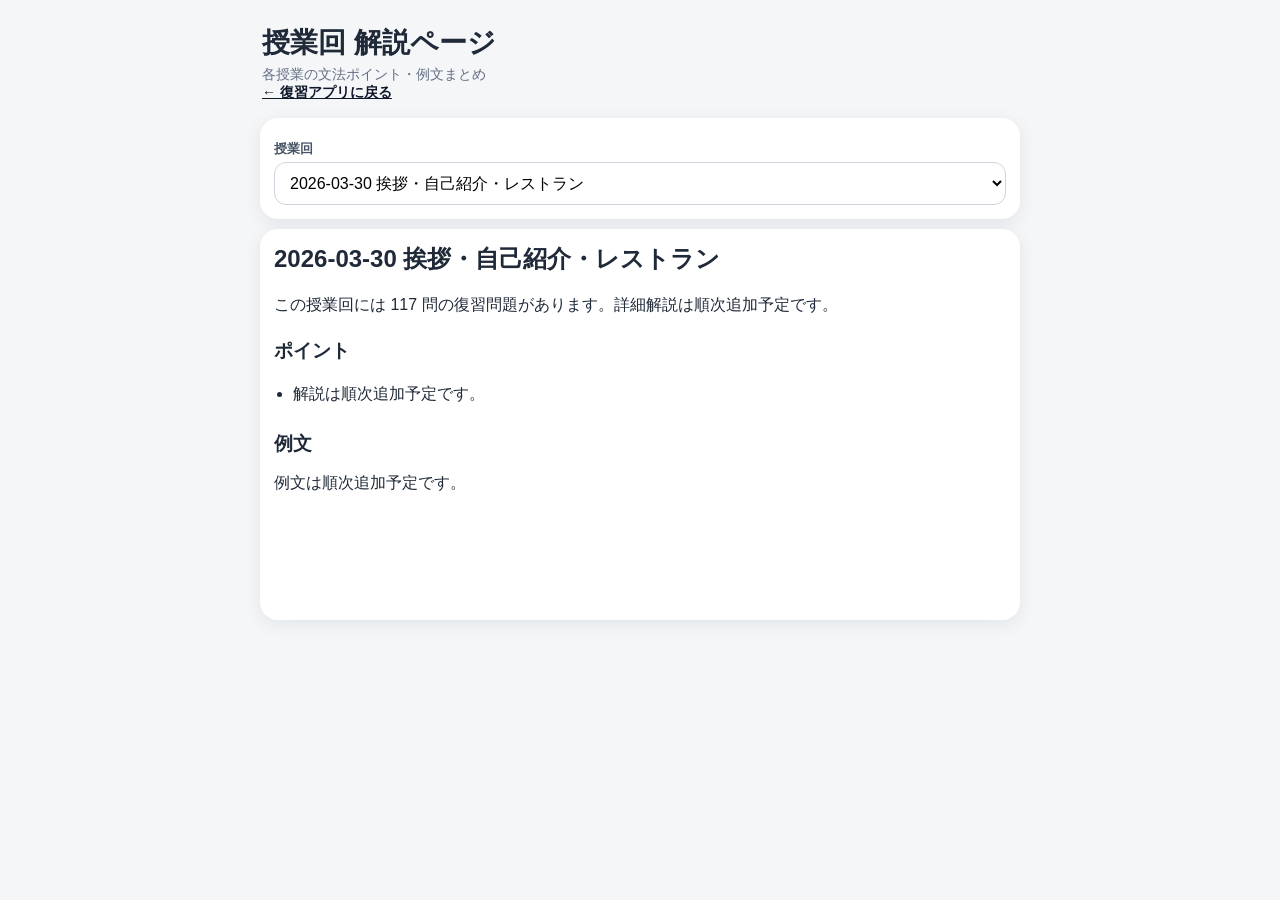
==== lessons.html @ fd0168b1 "Add files via upload" ====
<!DOCTYPE html>
<html lang="ja">
<head>
  <meta charset="UTF-8" />
  <meta name="viewport" content="width=device-width, initial-scale=1.0" />
  <title>授業回 解説ページ</title>
  <link rel="stylesheet" href="style.css" />
</head>
<body>
  <div class="app">
    <header class="hero">
      <h1>授業回 解説ページ</h1>
      <p>各授業の文法ポイント・例文まとめ</p>
      <p><a href="index.html">← 復習アプリに戻る</a></p>
    </header>

    <section class="card controls">
      <label for="lessonGuideSelect">授業回</label>
      <select id="lessonGuideSelect"></select>
    </section>

    <section class="card quiz lesson-guide">
      <h2 id="guideTitle">授業回</h2>
      <p id="guideSummary"></p>

      <h3>ポイント</h3>
      <ul id="guidePoints"></ul>

      <h3>例文</h3>
      <div id="guideExamples"></div>
    </section>
  </div>

  <script src="lessons.js"></script>
  <script>
    const select = document.getElementById("lessonGuideSelect");
    const title = document.getElementById("guideTitle");
    const summary = document.getElementById("guideSummary");
    const points = document.getElementById("guidePoints");
    const examples = document.getElementById("guideExamples");

    function esc(s){
      return String(s || "").replace(/[&<>"']/g, m => ({
        "&":"&amp;","<":"&lt;",">":"&gt;","\"":"&quot;","'":"&#39;"
      }[m]));
    }

    function render(){
      const id = select.value;
      const lesson = LESSONS.find(x => x.id === id) || LESSONS[0];
      if(!lesson) return;

      title.textContent = lesson.title || lesson.id;
      summary.textContent = lesson.summary || "この授業回の解説は順次追加予定です。";

      const ps = lesson.points || [];
      points.innerHTML = ps.length
        ? ps.map(p => `<li>${esc(p)}</li>`).join("")
        : "<li>解説は順次追加予定です。</li>";

      const exs = lesson.examples || [];
      examples.innerHTML = exs.length
        ? exs.map(e => `
          <div class="example-card">
            <div class="example-pt">${esc(e.pt)}</div>
            <div class="example-ja">${esc(e.ja)}</div>
          </div>
        `).join("")
        : "<p>例文は順次追加予定です。</p>";
    }

    select.innerHTML = (LESSONS || []).map(l =>
      `<option value="${esc(l.id)}">${esc(l.title || l.id)}</option>`
    ).join("");

    select.addEventListener("change", render);
    render();
  </script>
</body>
</html>
---- style.css ----
* {
  box-sizing: border-box;
}

body {
  margin: 0;
  padding: 18px;
  background: #f4f6f8;
  color: #1f2937;
  font-family: -apple-system, BlinkMacSystemFont, "Helvetica Neue", Arial, sans-serif;
}

.app {
  max-width: 760px;
  margin: 0 auto;
}

.hero {
  padding: 10px 2px;
}

.hero h1 {
  margin: 0 0 6px;
  font-size: 28px;
}

.hero p {
  margin: 0;
  color: #667085;
  font-size: 14px;
}

.dashboard {
  display: grid;
  grid-template-columns: 1fr 1fr;
  gap: 10px;
  margin-top: 12px;
}

.dash-card,
.card {
  background: #fff;
  border-radius: 18px;
  box-shadow: 0 4px 18px rgba(15, 23, 42, 0.08);
}

.dash-card {
  padding: 14px;
}

.dash-label {
  font-size: 12px;
  color: #667085;
}

.dash-value {
  margin-top: 4px;
  font-size: 20px;
  font-weight: 800;
}

.card {
  padding: 18px;
  margin-top: 14px;
}

label {
  display: block;
  margin: 12px 0 6px;
  font-size: 13px;
  font-weight: 700;
  color: #475467;
}

select {
  width: 100%;
  padding: 13px;
  border: 1px solid #d0d5dd;
  border-radius: 12px;
  background: #fff;
  font-size: 16px;
}

.meta {
  display: flex;
  flex-wrap: wrap;
  gap: 8px;
  margin-bottom: 14px;
}

.meta span {
  background: #eef2ff;
  color: #3538cd;
  border-radius: 999px;
  padding: 6px 10px;
  font-size: 12px;
  font-weight: 700;
}

.question {
  white-space: pre-line;
  font-size: 25px;
  font-weight: 800;
  line-height: 1.45;
  min-height: 95px;
  margin: 18px 0;
}

.answer-block {
  display: none;
  background: #f8fafc;
  border-radius: 14px;
  padding: 14px;
  margin-bottom: 12px;
}

.answer-title {
  font-size: 12px;
  font-weight: 800;
  color: #667085;
  margin-top: 8px;
}

.answer {
  white-space: pre-line;
  font-size: 22px;
  font-weight: 800;
  color: #047857;
  margin: 4px 0 10px;
}

.explanation {
  white-space: pre-line;
  line-height: 1.55;
  color: #344054;
}

button {
  width: 100%;
  border: 0;
  border-radius: 13px;
  padding: 14px;
  margin-top: 10px;
  font-size: 16px;
  font-weight: 800;
  cursor: pointer;
}

.primary {
  background: #111827;
  color: #fff;
}

.secondary {
  background: #e5e7eb;
  color: #111827;
}

.correct {
  background: #d1fadf;
  color: #05603a;
}

.wrong {
  background: #fee4e2;
  color: #b42318;
}

.danger {
  background: #fff1f3;
  color: #c01048;
}

.button-row {
  display: grid;
  grid-template-columns: 1fr 1fr;
  gap: 10px;
}

.analysis h2 {
  margin: 0 0 10px;
  font-size: 18px;
}

.weak-list {
  color: #667085;
}

.weak-item {
  display: flex;
  justify-content: space-between;
  gap: 12px;
  padding: 10px 0;
  border-bottom: 1px solid #eef2f6;
  font-size: 14px;
}

.note {
  color: #667085;
  font-size: 13px;
  line-height: 1.5;
}

@media (max-width: 480px) {
  body {
    padding: 14px;
  }

  .hero h1 {
    font-size: 24px;
  }

  .question {
    font-size: 23px;
  }

  .dashboard {
    grid-template-columns: 1fr 1fr;
  }
}

.answer-below-actions {
  margin-top: 14px;
  margin-bottom: 0;
}

.quiz .primary,
.quiz .button-row,
.quiz .secondary {
  position: relative;
  z-index: 2;
}

/* v2.0 compact UI */
.card{padding:14px;margin-top:10px;}
.question{min-height:58px;margin:12px 0;line-height:1.32;}
.answer-block{padding:12px;margin-top:10px;margin-bottom:0;}
.answer-title{margin-top:4px;line-height:1.2;}
.answer{margin:2px 0 6px;line-height:1.35;}
.explanation{line-height:1.42;}
button{padding:12px;margin-top:8px;}
.dashboard{gap:8px;margin-top:8px;}
.dash-card{padding:12px;}
label{margin:8px 0 4px;}
select{padding:11px;}
.meta{gap:6px;margin-bottom:10px;}
.hero{padding:6px 2px;}
.hero h1{margin-bottom:4px;}

/* v2.3 motivation */
.dash-card {
  min-height: 84px;
}

.dash-value {
  font-size: 18px;
  line-height: 1.2;
}

/* v2.7 compact weekly UI */
.dashboard {
  gap: 8px;
}

.card {
  padding: 14px;
  margin-top: 10px;
}

.question {
  min-height: 58px;
  margin: 10px 0 12px;
  line-height: 1.32;
}

.answer-block {
  margin-bottom: 6px;
  padding: 10px 0 6px;
}

.answer-title {
  margin-top: 2px;
  line-height: 1.15;
}

.answer {
  margin: 2px 0 4px;
  line-height: 1.28;
}

.explanation {
  line-height: 1.36;
}

button {
  padding: 12px;
  margin-top: 6px;
}

#showBtn {
  margin-bottom: 4px;
}

.button-row {
  margin-top: 4px;
  gap: 8px;
}

.dash-value {
  line-height: 1.2;
  font-size: 18px;
}

/* v2.10 fixed action buttons, normal answer block above question */
.quiz {
  position: relative;
  padding-bottom: 200px;
}

.answer-block {
  display: none;
  margin-bottom: 12px;
}

.action-bar {
  position: fixed;
  right: 14px;
  bottom: 12px;
  width: min(420px, calc(100vw - 28px));
  z-index: 40;
}

.action-bar button {
  box-shadow: 0 4px 14px rgba(0, 0, 0, 0.12);
}

#showBtn {
  margin-bottom: 3px;
}

.button-row {
  margin-top: 3px;
  margin-bottom: 3px;
}

@media (max-width: 640px) {
  .action-bar {
    right: 10px;
    bottom: 10px;
    width: calc(100vw - 20px);
  }
}

/* v2.11 fixed thumb-friendly vertical buttons */
.quiz {
  position: relative;
  padding-bottom: 210px;
}

.question {
  min-height: 38px;
  margin: 6px 0 4px;
  line-height: 1.25;
}

.answer-block {
  margin: 0 0 4px 0;
  padding: 6px 0 2px 0;
}

.answer-title {
  margin-top: 2px;
  margin-bottom: 2px;
  line-height: 1.12;
}

.answer {
  margin: 1px 0 3px;
  line-height: 1.22;
}

.explanation {
  line-height: 1.32;
}

.action-bar {
  position: fixed;
  right: 12px;
  bottom: 10px;
  width: min(360px, calc(100vw - 24px));
  z-index: 40;
  display: flex;
  flex-direction: column;
  gap: 4px;
}

.action-bar button {
  margin-top: 0;
  box-shadow: 0 4px 14px rgba(0, 0, 0, 0.12);
}

.button-stack {
  display: flex;
  flex-direction: column;
  gap: 4px;
  align-items: flex-end;
}

.button-stack .correct,
.button-stack .wrong {
  width: 60%;
  min-width: 140px;
  align-self: flex-end;
}

#showBtn,
#nextBtn {
  width: 100%;
}

@media (max-width: 640px) {
  .action-bar {
    right: 10px;
    bottom: 10px;
    width: calc(100vw - 20px);
  }

  .button-stack .correct,
  .button-stack .wrong {
    width: 60%;
    min-width: 0;
  }
}

/* v2.13 button width cleanup */
.action-bar {
  display: flex;
  flex-direction: column;
  gap: 4px;
}

.button-stack {
  display: flex;
  flex-direction: column;
  gap: 4px;
  align-items: flex-end;
}

.action-bar .primary,
.action-bar .secondary,
.button-stack .correct,
.button-stack .wrong {
  width: 60%;
  min-width: 140px;
  align-self: flex-end;
}

.question {
  min-height: 28px;
  margin: 4px 0 2px;
  line-height: 1.2;
}

.answer-block {
  margin: 0 0 4px 0;
  padding: 4px 0 1px 0;
}

.answer-title {
  margin-top: 1px;
  margin-bottom: 1px;
}

.answer {
  margin: 0 0 2px;
}

.explanation {
  line-height: 1.25;
}

/* v2.14 overrides: button width and compact spacing */
.quiz {
  padding-bottom: 120px !important;
}

.question {
  min-height: 0 !important;
  margin: 4px 0 2px !important;
  line-height: 1.15 !important;
}

.answer-block {
  margin: 0 0 2px 0 !important;
  padding: 2px 0 0 0 !important;
}

.answer-title {
  margin-top: 0 !important;
  margin-bottom: 0 !important;
}

.answer {
  margin: 0 0 2px !important;
}

.explanation {
  line-height: 1.2 !important;
}

/* Make all action buttons match the same width */
#showBtn,
#nextBtn,
.button-stack .correct,
.button-stack .wrong {
  width: 60% !important;
  min-width: 140px !important;
  align-self: flex-end !important;
}

.action-bar {
  display: flex !important;
  flex-direction: column !important;
  gap: 4px !important;
}

.button-stack {
  display: flex !important;
  flex-direction: column !important;
  gap: 4px !important;
  align-items: flex-end !important;
}

#showBtn,
#nextBtn {
  margin-top: 0 !important;
}

/* v2.15 cycle indicator and compact spacing */
.quiz {
  position: relative;
  padding-bottom: 110px !important;
}

.cycle-status {
  margin: 2px 0 4px;
  font-size: 12px;
  font-weight: 700;
  color: #667085;
  min-height: 16px;
}

.question {
  min-height: 0 !important;
  margin: 4px 0 2px !important;
  line-height: 1.15 !important;
}

.answer-block {
  margin: 0 0 2px 0 !important;
  padding: 2px 0 0 0 !important;
}

.answer-title {
  margin-top: 0 !important;
  margin-bottom: 0 !important;
  line-height: 1.05 !important;
}

.answer {
  margin: 0 0 2px !important;
  line-height: 1.15 !important;
}

.explanation {
  line-height: 1.2 !important;
}

.action-bar {
  display: flex !important;
  flex-direction: column !important;
  gap: 4px !important;
  position: fixed;
  right: 12px;
  bottom: 10px;
  width: min(360px, calc(100vw - 24px));
  z-index: 40;
}

.button-stack {
  display: flex !important;
  flex-direction: column !important;
  gap: 4px !important;
  align-items: flex-end !important;
}

#showBtn,
#nextBtn,
.button-stack .correct,
.button-stack .wrong {
  width: 60% !important;
  min-width: 140px !important;
  align-self: flex-end !important;
}

@media (max-width: 640px) {
  .action-bar {
    right: 10px;
    bottom: 10px;
    width: calc(100vw - 20px);
  }

  #showBtn,
  #nextBtn,
  .button-stack .correct,
  .button-stack .wrong {
    min-width: 0 !important;
  }
}

/* v2.17 cleanup */
.meta,
.hidden-meta {
  display: none !important;
}

.question {
  margin-top: 2px !important;
}

.answer-block {
  margin-top: 2px !important;
}

#showBtn,
#nextBtn,
.button-stack .correct,
.button-stack .wrong {
  width: 60% !important;
  min-width: 140px !important;
  align-self: flex-end !important;
}


/* v2.18 remove inline question instruction */
.question .instruction,
.question-instruction,
.prompt-instruction {
  display: none !important;
}


/* v2.19 cleanup */
.question-instruction,
.prompt-instruction,
.question .instruction {
  display: none !important;
}


/* v2.23 app.js separated compatibility */
.hidden-meta,
.meta {
  display: none !important;
}

#showBtn,
#nextBtn,
.button-stack .correct,
.button-stack .wrong {
  width: 60% !important;
  min-width: 140px !important;
  align-self: flex-end !important;
}

.question {
  margin-top: 2px !important;
}


/* Lesson guide page */
.lesson-guide h2 { margin-top: 0; }
.lesson-guide h3 { margin-top: 22px; margin-bottom: 10px; }
.lesson-guide ul { padding-left: 1.2em; line-height: 1.8; }
.example-card {
  border: 1px solid rgba(15, 23, 42, 0.12);
  border-radius: 14px;
  padding: 14px 16px;
  margin: 10px 0;
  background: #fff;
}
.example-pt { font-weight: 800; margin-bottom: 6px; }
.example-ja { color: #475569; }
.hero a { color: #0f172a; font-weight: 700; }
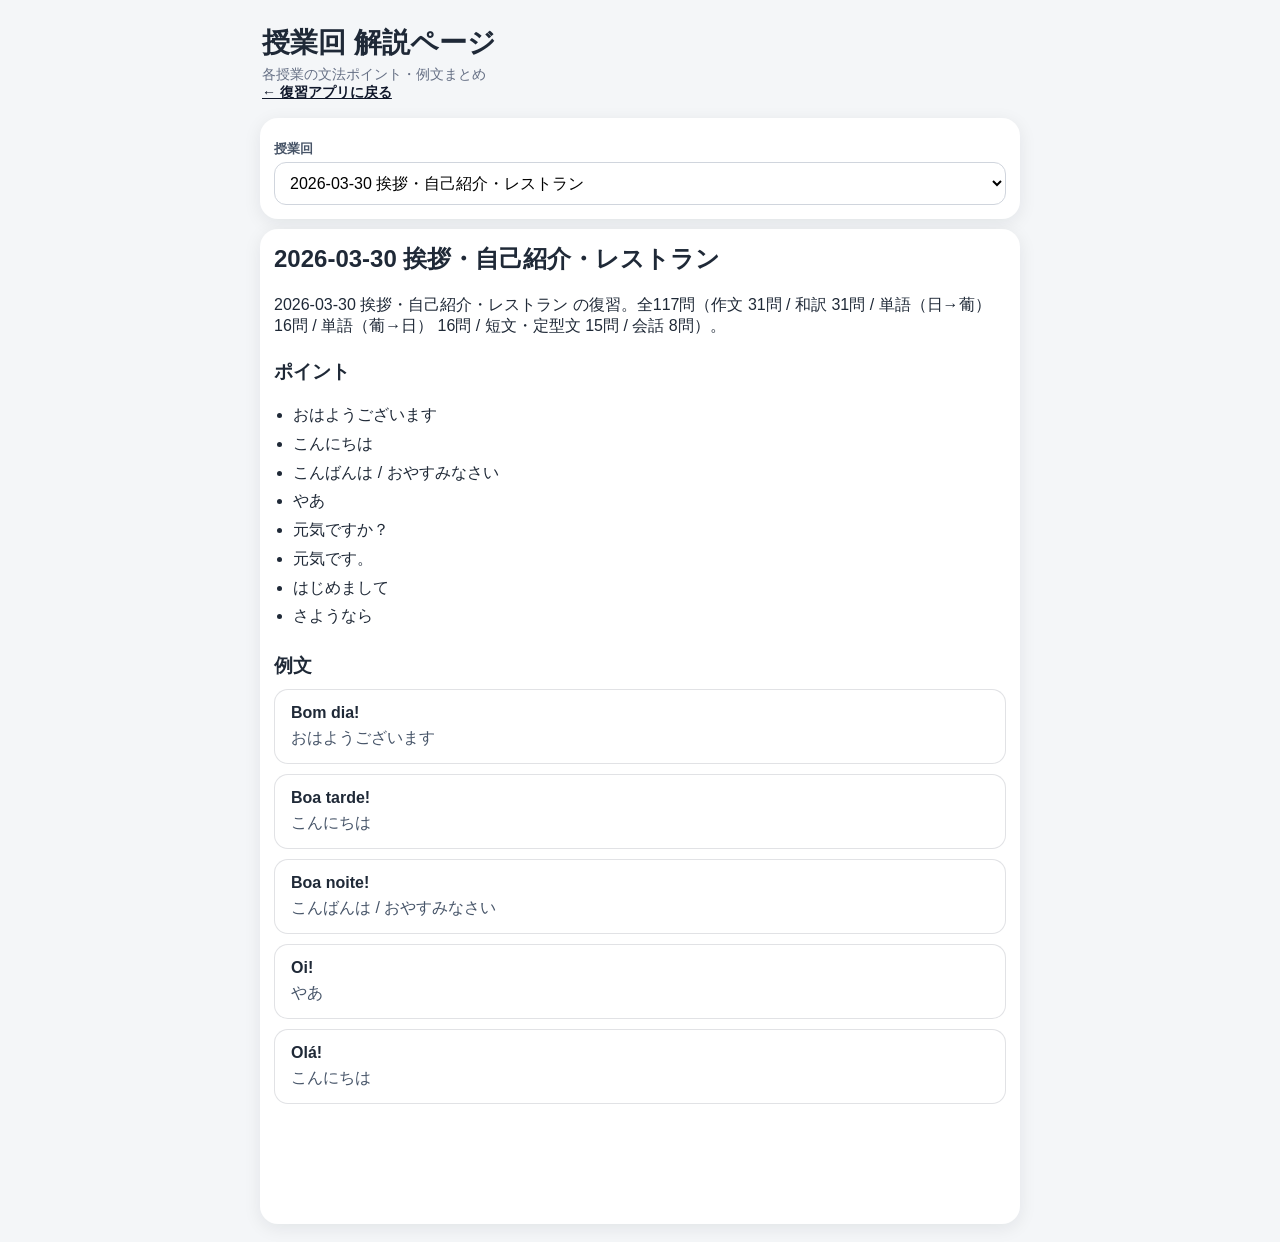
==== commit 909434b2: "Add files via upload" ====
--- a/lessons.html
+++ b/lessons.html
@@ -51,12 +51,12 @@
       if(!lesson) return;
 
       title.textContent = lesson.title || lesson.id;
-      summary.textContent = lesson.summary || "この授業回の解説は順次追加予定です。";
+      summary.textContent = lesson.summary || "この授業回の要点を表示します。";
 
       const ps = lesson.points || [];
       points.innerHTML = ps.length
         ? ps.map(p => `<li>${esc(p)}</li>`).join("")
-        : "<li>解説は順次追加予定です。</li>";
+        : "<li>この授業回の問題データから要点を表示しています。</li>";
 
       const exs = lesson.examples || [];
       examples.innerHTML = exs.length
@@ -66,7 +66,7 @@
             <div class="example-ja">${esc(e.ja)}</div>
           </div>
         `).join("")
-        : "<p>例文は順次追加予定です。</p>";
+        : "<p>この授業回の代表例を表示しています。</p>";
     }
 
     select.innerHTML = (LESSONS || []).map(l =>
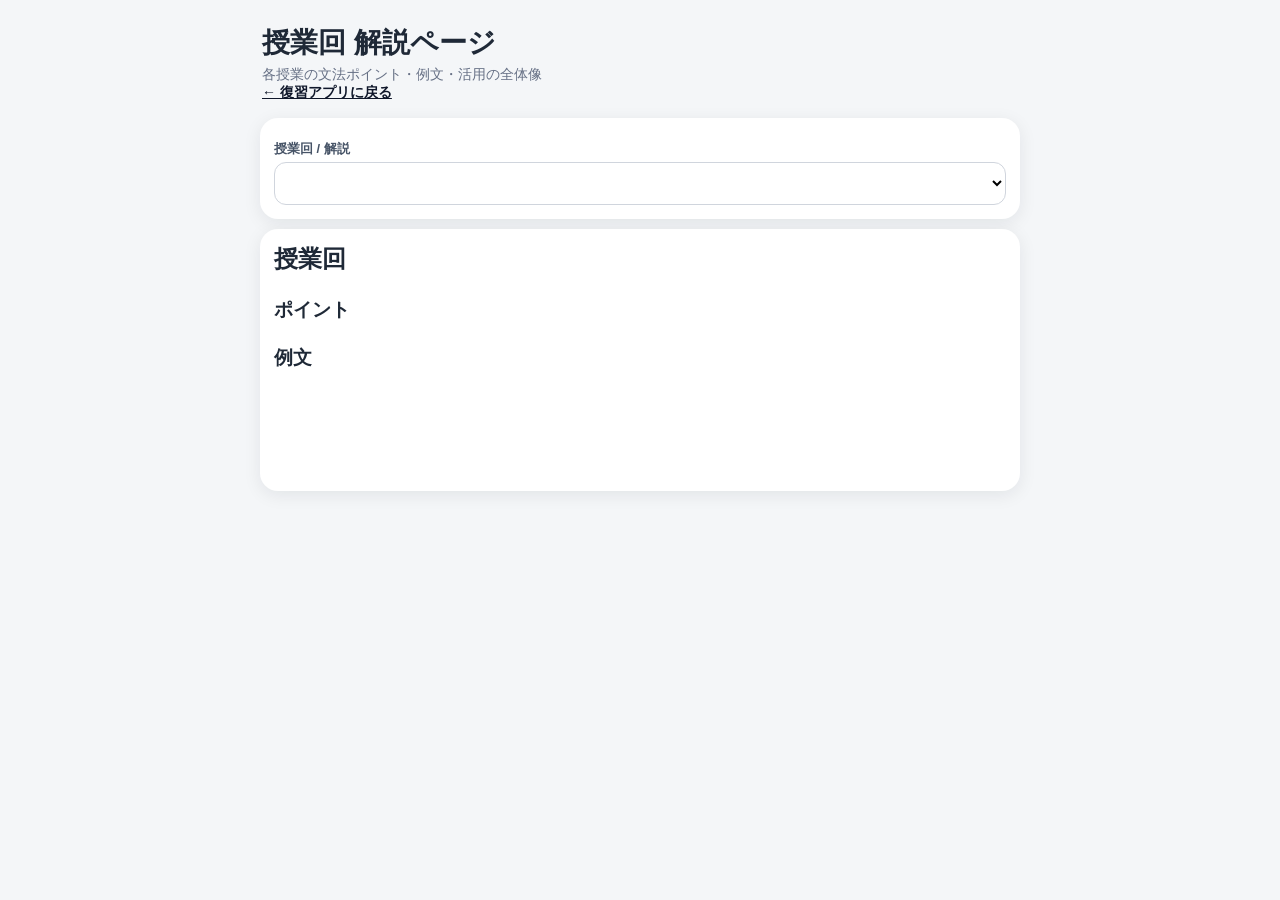
==== commit e58c9ffb: "Add files via upload" ====
--- a/lessons.html
+++ b/lessons.html
@@ -10,22 +10,21 @@
   <div class="app">
     <header class="hero">
       <h1>授業回 解説ページ</h1>
-      <p>各授業の文法ポイント・例文まとめ</p>
+      <p>各授業の文法ポイント・例文・活用の全体像</p>
       <p><a href="index.html">← 復習アプリに戻る</a></p>
     </header>
 
     <section class="card controls">
-      <label for="lessonGuideSelect">授業回</label>
+      <label for="lessonGuideSelect">授業回 / 解説</label>
       <select id="lessonGuideSelect"></select>
     </section>
 
     <section class="card quiz lesson-guide">
       <h2 id="guideTitle">授業回</h2>
       <p id="guideSummary"></p>
-
+      <div id="guideSections"></div>
       <h3>ポイント</h3>
       <ul id="guidePoints"></ul>
-
       <h3>例文</h3>
       <div id="guideExamples"></div>
     </section>
@@ -36,12 +35,13 @@
     const select = document.getElementById("lessonGuideSelect");
     const title = document.getElementById("guideTitle");
     const summary = document.getElementById("guideSummary");
+    const sections = document.getElementById("guideSections");
     const points = document.getElementById("guidePoints");
     const examples = document.getElementById("guideExamples");
 
     function esc(s){
       return String(s || "").replace(/[&<>"']/g, m => ({
-        "&":"&amp;","<":"&lt;",">":"&gt;","\"":"&quot;","'":"&#39;"
+        "&":"&amp;","<":"&lt;",">":"&gt;",""":"&quot;","'":"&#39;"
       }[m]));
     }
 
@@ -49,9 +49,16 @@
       const id = select.value;
       const lesson = LESSONS.find(x => x.id === id) || LESSONS[0];
       if(!lesson) return;
-
       title.textContent = lesson.title || lesson.id;
       summary.textContent = lesson.summary || "この授業回の要点を表示します。";
+
+      const ss = lesson.sections || [];
+      sections.innerHTML = ss.map(sec => `
+        <div class="overview-section">
+          <h3>${esc(sec.heading)}</h3>
+          <ul>${(sec.items || []).map(item => `<li>${esc(item)}</li>`).join("")}</ul>
+        </div>
+      `).join("");
 
       const ps = lesson.points || [];
       points.innerHTML = ps.length
@@ -72,7 +79,6 @@
     select.innerHTML = (LESSONS || []).map(l =>
       `<option value="${esc(l.id)}">${esc(l.title || l.id)}</option>`
     ).join("");
-
     select.addEventListener("change", render);
     render();
   </script>
--- a/style.css
+++ b/style.css
@@ -692,3 +692,32 @@
 .example-pt { font-weight: 800; margin-bottom: 6px; }
 .example-ja { color: #475569; }
 .hero a { color: #0f172a; font-weight: 700; }
+
+
+/* v2.29 previous button and conjugation overview */
+#prevBtn,
+#showBtn,
+#nextBtn,
+.button-stack .correct,
+.button-stack .wrong {
+  width: 60% !important;
+  min-width: 140px !important;
+  align-self: flex-end !important;
+}
+#prevBtn:disabled {
+  opacity: 0.45;
+  cursor: not-allowed;
+}
+.overview-section {
+  border: 1px solid rgba(15, 23, 42, 0.12);
+  border-radius: 14px;
+  padding: 14px 16px;
+  margin: 12px 0;
+  background: #fff;
+}
+.overview-section h3 {
+  margin-top: 0;
+}
+.overview-section ul {
+  margin-bottom: 0;
+}
